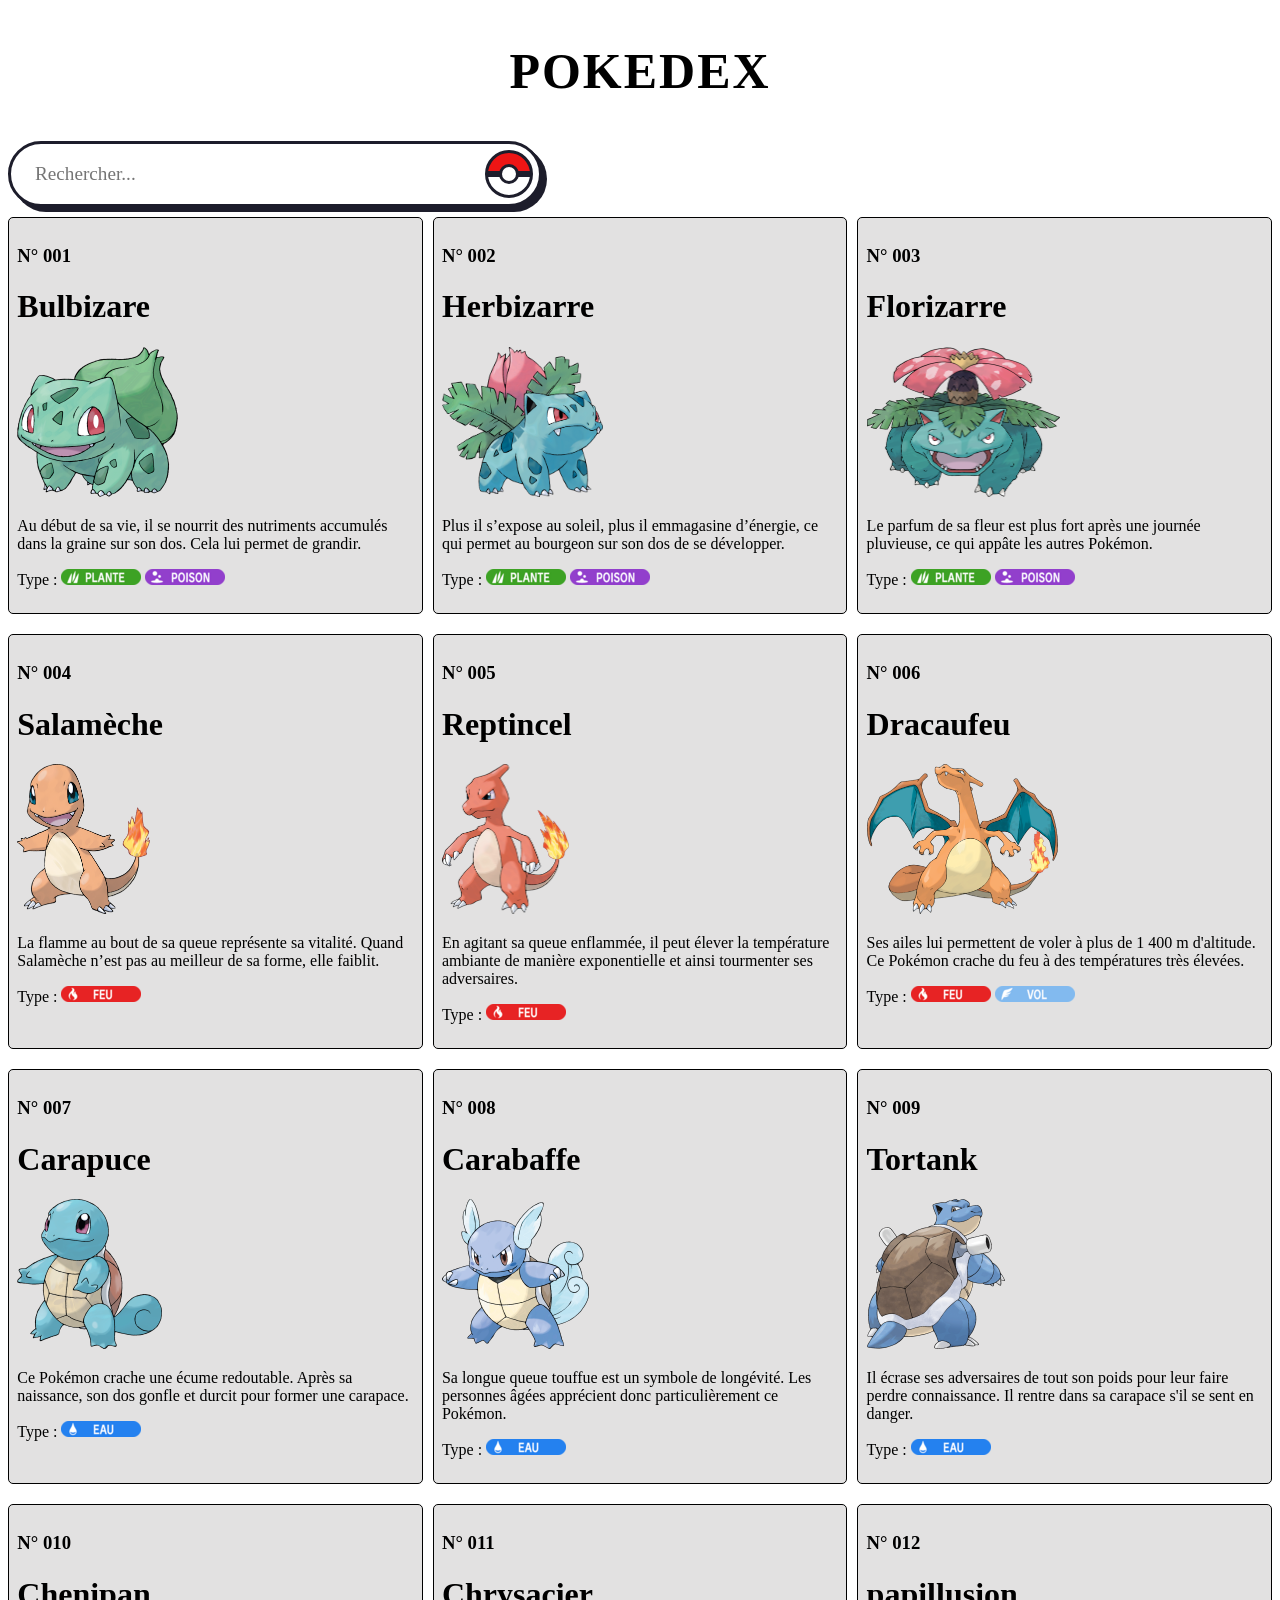
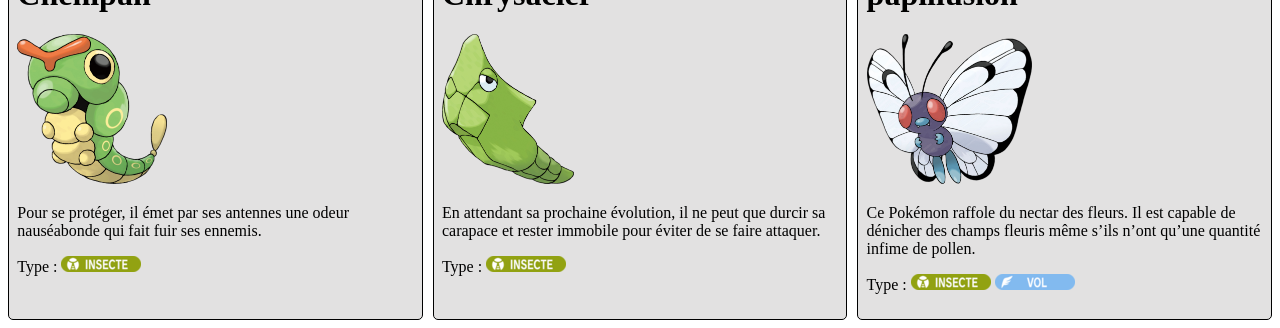
==== index.html @ 4bf9d83f "Add files via upload" ====
<!DOCTYPE html>
<html lang="fr">
<head>
    <meta charset="UTF-8">
    <meta name="viewport" content="width=device-width, initial-scale=1.0">
    <link href='https://fonts.cdnfonts.com/css/pocket-monster' rel='stylesheet'>   
    <link rel="stylesheet" href="index.css">
    <title>Pokedex</title>
</head>
<body>
    <div class="navbar">
        <nav>
            <h1 class="titre">POKEDEX</h1>
            
             <form action="#">
                <input type="search" name="q" placeholder="Rechercher..." aria-label="Rechercher">
                <button type="submit" aria-label="Rechercher"></button>
            </form>

        </nav>
    </div>

    <div class="afficher_cards">

        <div id="card1" class="cards">
            <h3  class="numero">N° 001</h3>
            <h1 class="titrecards">Bulbizare</h1>
            <div class="contenu">
                <img class="pokemon" src="/images/bulbizare.png">
                <div class="card-content">
                    <p>Au début de sa vie, il se nourrit des nutriments accumulés dans la graine sur son dos. Cela lui permet de grandir.</p> 
                </div>
            </div>
            <p>Type : <img src="/images/Type_Plante_EV.png" alt="Plante"> <img src="/images/Type_Poison_EV.png" alt="Poison"> </p>  
        </div>

        <div id="card2" class="cards">
            <h3 class="numero">N° 002</h3>
            <h1 class="titrecards">Herbizarre </h1>
            <div class="contenu">
                <img class ="pokemon" src="images/Herbizarre-RFVF.png">
                    <div class="card-content">
                        <p>Plus il s’expose au soleil, plus il emmagasine d’énergie, ce qui permet au bourgeon sur son dos de se développer.</p> 
                    </div>
            </div>
            <p>Type : <img src="/images/Type_Plante_EV.png" alt="Plante"> <img src="/images/Type_Poison_EV.png" alt="Poison"> </p>
        </div>

        <div id="card3" class="cards">
            <h3 class="numero">N° 003</h3>
            <h1 class="titrecards">Florizarre </h1>
            <div class="contenu">
                <img class ="pokemon" src="images/Florizarre-RFVF.png">
                <div class="card-content">
                    <p>Le parfum de sa fleur est plus fort après une journée pluvieuse, ce qui appâte les autres Pokémon.</p> 
                </div>
            </div>
            <p>Type : <img src="/images/Type_Plante_EV.png" alt="Plante"> <img src="/images/Type_Poison_EV.png" alt="Poison"> </p>
        </div>

        <div id="card4" class="cards">
            <h3 class="numero">N° 004</h3>
            <h1 class="titrecards">Salamèche</h1>
            <div class="contenu">
                <img class="pokemon" src="/images/salamèche-RFVF.png">
                <div class="card-content">
                    <p>La flamme au bout de sa queue représente sa vitalité. Quand Salamèche n’est pas au meilleur de sa forme, elle faiblit.</p>
                </div>
            </div>
                <p>Type : <img src="/images/Type_Feu_EV.png" alt="Feu"> </p>
        </div>

        <div id="card5" class="cards">
            <h3 class="numero">N° 005</h3>
            <h1 class="titrecards">Reptincel </h1>
                <div class="contenu">
                <img class ="pokemon" src="images/Reptincel-RFVF.png">
                    <div class="card-content">
                    <p>En agitant sa queue enflammée, il peut élever la température ambiante de manière exponentielle et ainsi tourmenter ses adversaires.</p>
                    </div>
                </div>
                    <p>Type : <img src="/images/Type_Feu_EV.png" alt="Feu"> </p>  
        </div>

        <div id="card6" class="cards">
            <h3 class="numero">N° 006</h3>
            <h1 class="titrecards">Dracaufeu </h1>
            <div class="contenu">
                <img class ="pokemon" src="images/Dracaufeu-RFVF.png">
                <div class="texte">
                    <p>Ses ailes lui permettent de voler à plus de 1 400 m d'altitude. Ce Pokémon crache du feu à des températures très élevées.</p>
                </div>
            </div>
                <p>Type : <img src="/images/Type_Feu_EV.png" alt="Feu"> <img src="/images/Type_Vol_EV.png" alt="Vol"> </p>
        </div>

        <div id="card7" class="cards">
            <h3 class="numero">N° 007</h3>
            <h1 class="titrecards">Carapuce</h1>
            <div class="contenu">
                <img class ="pokemon" src="images/Carapuce-RFVF.png">
                <div class="texte">
                    <p>Ce Pokémon crache une écume redoutable. Après sa naissance, son dos gonfle et durcit pour former une carapace.</p>
                </div>
            </div>
                <p>Type : <img src="/images/Type_Eau_EV.png" alt="Eau"> </p>
        </div>

        <div id="card8" class="cards">
            <h3 class="numero">N° 008</h3>
            <h1 class="titrecards">Carabaffe</h1>
            <div class="contenu">
                <img class ="pokemon" src="images/Carabaffe-RFVF.png">
                <div class="texte">
                    <p>Sa longue queue touffue est un symbole de longévité. Les personnes âgées apprécient donc particulièrement ce Pokémon.</p>
                </div>
            </div>
                <p>Type : <img src="/images/Type_Eau_EV.png" alt="Eau"> </p>
        </div>

        <div id="card9" class="cards">
            <h3 class="numero">N° 009</h3>
            <h1 class="titrecards">Tortank </h1>
            <div class="contenu">
                <img class ="pokemon" src="images/Tortank-RFVF.png">
                <div class="texte">
                    <p>Il écrase ses adversaires de tout son poids pour leur faire perdre connaissance. Il rentre dans sa carapace s'il se sent en danger.</p>
                </div>
            </div>
                <p>Type : <img src="/images/Type_Eau_EV.png" alt="Eau"> </p>
        </div>
        
        <div id="card10" class="cards">
            <h3 class="numero">N° 010</h3>
            <h1 class="titrecards">Chenipan </h1>
            <div class="contenu">
                <img class ="pokemon" src="images/Chenipan-RFVF.png">
                <div class="texte">
                    <p>Pour se protéger, il émet par ses antennes une odeur nauséabonde qui fait fuir ses ennemis.</p>
                </div>
            </div>
                <p>Type : <img src="/images/Type_Insecte_EV.png" alt="Insecte"> </p>
        </div>

        <div id="card11" class="cards">
            <h3 class="numero">N° 011</h3>
            <h1 class="titrecards">Chrysacier </h1>
            <div class="contenu">
                <img class ="pokemon" src="images/Chrysacier-RFVF.png">
                <div class="texte">
                    <p>En attendant sa prochaine évolution, il ne peut que durcir sa carapace et rester immobile pour éviter de se faire attaquer.</p>
                </div>
            </div>
                <p>Type : <img src="/images/Type_Insecte_EV.png" alt="Insecte"> </p>
        </div>

        <div id="card12" class="cards">
            <h3 class="numero">N° 012</h3>
            <h1 class="titrecards">papillusion </h1>
            <div class="contenu">
                <img class ="pokemon" src="images/Papilusion-RFVF.png">
                <div class="texte">
                    <p>Ce Pokémon raffole du nectar des fleurs. Il est capable de dénicher des champs fleuris même s’ils n’ont qu’une quantité infime de pollen.</p>
                </div>
            </div>
                <p>Type : <img src="/images/Type_Insecte_EV.png" alt="Insecte"> <img src="/images/Type_Vol_EV.png" alt="Vol"> </p>
        </div>
            
    </div>
</div>

    
</body>
</html>
---- index.css ----
@font-face {
  font-family: "Pocket Monsters";
  src: url("fonts/Pocket_Monsters_2.ttf") format("truetype");
}
 
form { 
    display: flex;
    align-items: center; 
    width: 90%; 
    max-width: 500px; 
    padding: 6px 6px 6px 22px; 
    background: #fff; 
    border: 3px solid #1d1d2b; 
    border-radius: 999px; 
    box-shadow: 5px 5px 0 #1d1d2b; 
}

form:focus-within { 
    box-shadow: 5px 5px 0 #ffcb05; 
}
 
input { 
    flex: 1; 
    min-width: 0; 
    border: 0; 
    outline: 0; 
    font: inherit; 
    font-size: 1.2rem; 
}
 
/* Pokéball */
button { 
    position: relative; 
    width: 48px; 
    height: 48px; 
    border: 3px solid #1d1d2b; 
    border-radius: 50%; 
    cursor: pointer; 
    background: linear-gradient(#ee1515 0 44%, #1d1d2b 44% 56%, #fff 56%); 
    transition: transform .4s; 
}
button::after { 
    content: ""; 
    position: absolute; 
    top: 50%; 
    left: 50%; 
    width: 14px; 
    height: 14px; 
    transform: translate(-50%, -50%); 
    background: #fff; 
    border: 3px solid #1d1d2b; 
    border-radius: 50%; 
}
button:hover { 
    transform: rotate(360deg); 
}



.titre{
    text-align: center;
    
    font-size: 50px;
    letter-spacing: 2px;
}

.pokemon{
    height: 150px;
    width: auto;
    
}

.cards {
    display: inline-block;
    gap: 10px;
    margin-top: 10px;
    border-radius: 5px;
    border: 1px solid black;
    background: rgba(182, 181, 181, 0.4);
    padding: 2%;
}

.card {
    width: 32%;
    box-sizing: border-box;
    align-items: center;
}



.afficher_cards{
    display: grid;
    grid-template-columns: repeat(3, 1fr);
    gap: 10px;    
}



#card1:hover { 
    background-color: #5b7264; 
    transition: 0.3s;
    box-shadow: 5px 2.5px 2.5px rgb(82, 81, 81);
    
}
#card2:hover { 
    background-color: #4c5c5c;
    box-shadow: 5px 2.5px 2.5px rgb(82, 81, 81);
    transition: 0.3s;
}

#card3:hover { 
    background-color: #494d4b; 
    box-shadow: 5px 2.5px 2.5px rgb(82, 81, 81);
    transition: 0.3s;
}
#card4:hover { 
    background-color: #5b4c40; 
    box-shadow: 5px 2.5px 2.5px rgb(82, 81, 81);
    transition: 0.3s;
}
#card5:hover { 
    background-color: #503931; 
    box-shadow: 5px 2.5px 2.5px rgb(82, 81, 81);
    transition: 0.3s;
}
#card6:hover { 
    background-color: #4c4539; 
    box-shadow: 5px 2.5px 2.5px rgb(82, 81, 81);
    transition: 0.3s;
}
#card7:hover { 
    background-color: #495659; 
    box-shadow: 5px 2.5px 2.5px rgb(82, 81, 81);
    transition: 0.3s;
}
#card8:hover { 
    background-color: #61686f; 
    box-shadow: 5px 2.5px 2.5px rgb(82, 81, 81);
    transition: 0.3s;
}
#card9:hover {
    background-color: #58595d; 
    box-shadow: 5px 2.5px 2.5px rgb(82, 81, 81);
    transition: 0.3s;
}
#card10:hover { 
    background-color: #54583a; 
    box-shadow: 5px 2.5px 2.5px rgb(82, 81, 81);
    transition: 0.3s;
}
#card11:hover { 
    background-color: #424d2c; 
    box-shadow: 5px 2.5px 2.5px rgb(82, 81, 81);
    transition: 0.3s;
}
#card12:hover { 
    background-color: #696a6f; 
    box-shadow: 5px 2.5px 2.5px rgb(82, 81, 81);
    transition: 0.3s;

.card img {
    max-width: 100%;      
    height: auto;
}

.contenu {
    display: flex;
    align-items: center;
    gap: 50px;
}
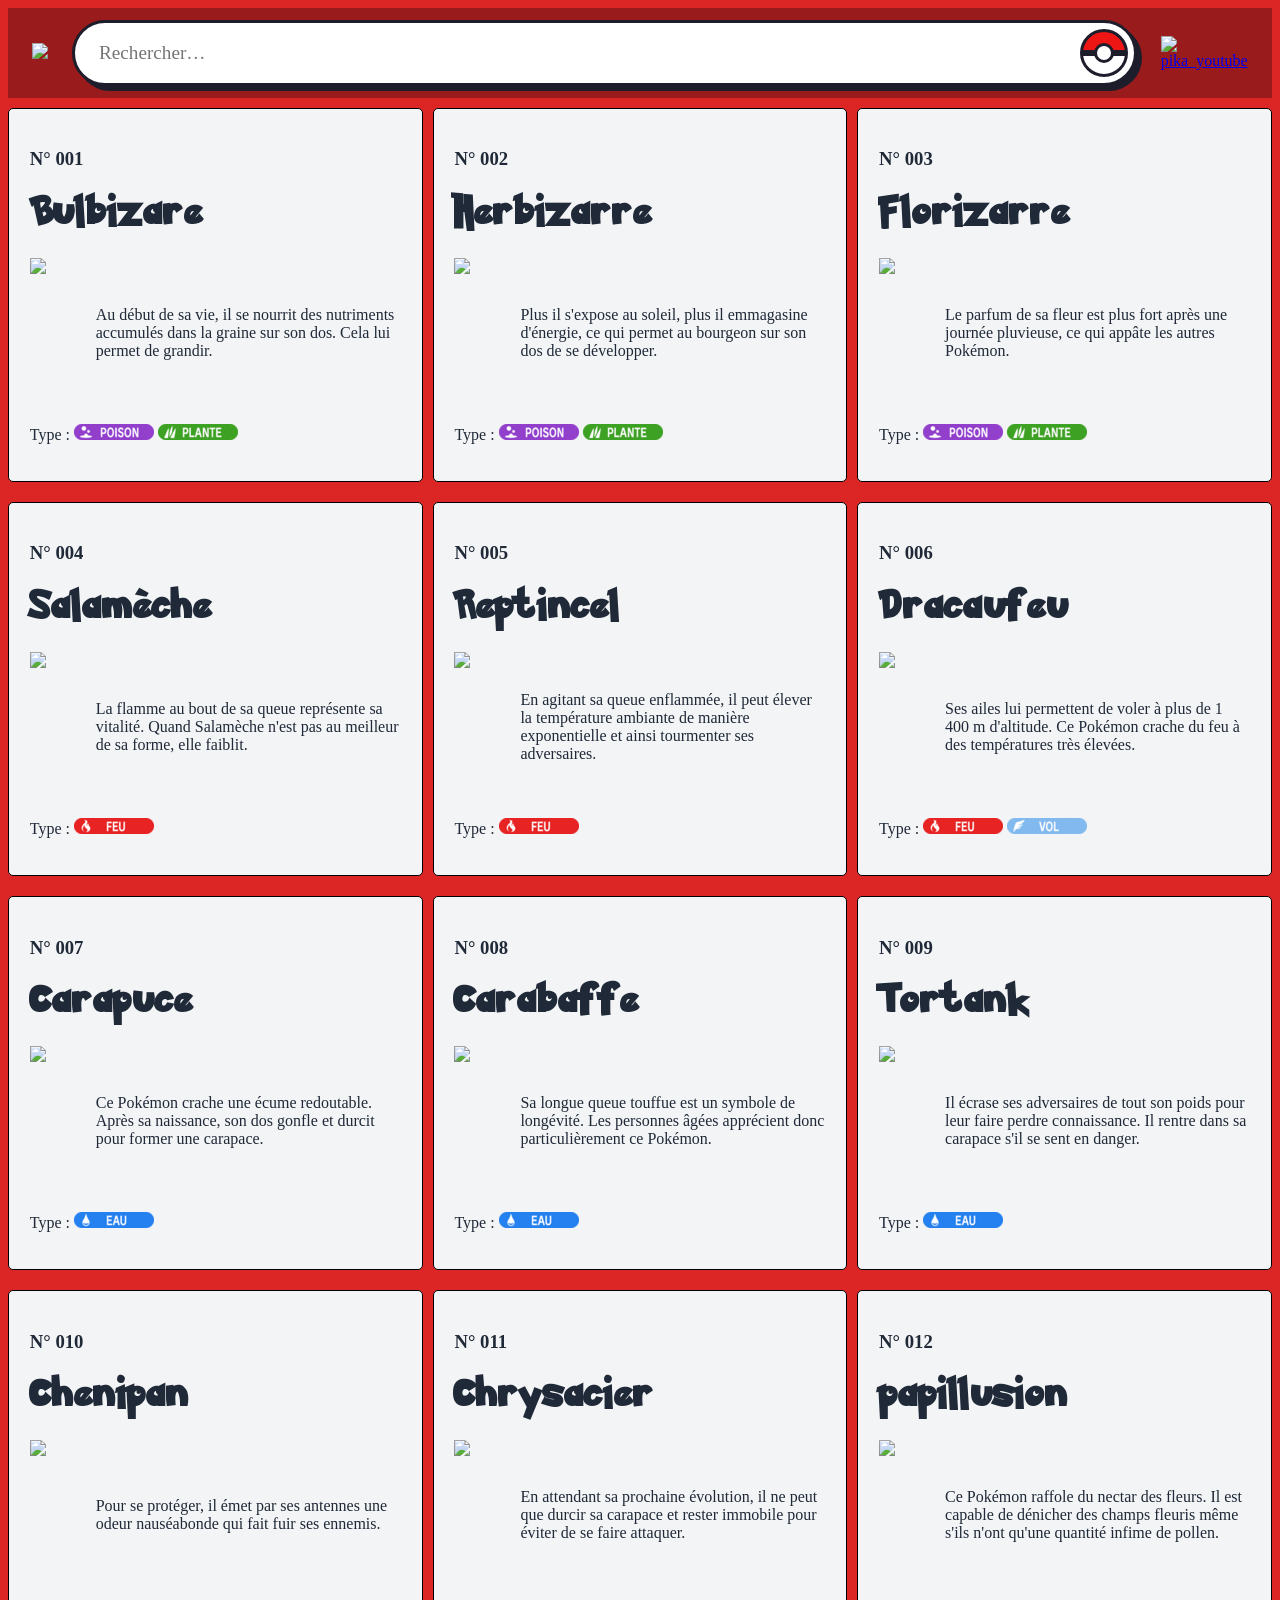
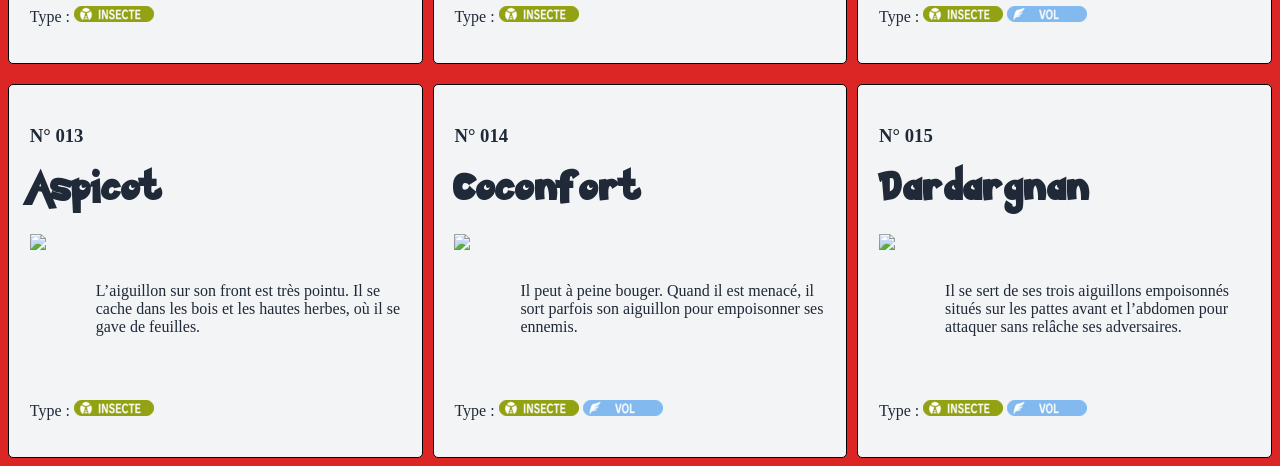
==== commit 378cf3e3: "Add files via upload" ====
--- a/index.html
+++ b/index.html
@@ -8,17 +8,23 @@
     <title>Pokedex</title>
 </head>
 <body>
+    <header>
     <div class="navbar">
         <nav>
-            <h1 class="titre">POKEDEX</h1>
             
-             <form action="#">
-                <input type="search" name="q" placeholder="Rechercher..." aria-label="Rechercher">
-                <button type="submit" aria-label="Rechercher"></button>
+            <a href="https://www.pokemon.com/fr"> <img class="logo_pokemon" src="/images/Logo_pokemon.png"> </a>
+            <form action="#" role="search">
+                <input type="search" name="q" placeholder="Rechercher…" aria-label="Rechercher">
+                <button type="submit" aria-label="Lancer la recherche"></button>
             </form>
+            <a href="https://www.youtube.com/@pokemon"> <img class="logo_youtube" src="/images/logo_youtube_transparent.png" alt="pika_youtube"> </a>
+
+            
+
 
         </nav>
     </div>
+    </header>
 
     <div class="afficher_cards">
 
@@ -31,7 +37,7 @@
                     <p>Au début de sa vie, il se nourrit des nutriments accumulés dans la graine sur son dos. Cela lui permet de grandir.</p> 
                 </div>
             </div>
-            <p>Type : <img src="/images/Type_Plante_EV.png" alt="Plante"> <img src="/images/Type_Poison_EV.png" alt="Poison"> </p>  
+            <p>Type : <img src="/imagestypes/Type_Poison_EV.png" alt="Poison"> <img src="/imagestypes/Type_Plante_EV.png" alt="Plante"> </p>  
         </div>
 
         <div id="card2" class="cards">
@@ -40,10 +46,10 @@
             <div class="contenu">
                 <img class ="pokemon" src="images/Herbizarre-RFVF.png">
                     <div class="card-content">
-                        <p>Plus il s’expose au soleil, plus il emmagasine d’énergie, ce qui permet au bourgeon sur son dos de se développer.</p> 
+                        <p>Plus il s'expose au soleil, plus il emmagasine d'énergie, ce qui permet au bourgeon sur son dos de se développer.</p> 
                     </div>
             </div>
-            <p>Type : <img src="/images/Type_Plante_EV.png" alt="Plante"> <img src="/images/Type_Poison_EV.png" alt="Poison"> </p>
+            <p>Type : <img src="/imagestypes/Type_Poison_EV.png" alt="Poison"> <img src="imagestypes/Type_Plante_EV.png" alt="Poison"> </p>
         </div>
 
         <div id="card3" class="cards">
@@ -55,7 +61,7 @@
                     <p>Le parfum de sa fleur est plus fort après une journée pluvieuse, ce qui appâte les autres Pokémon.</p> 
                 </div>
             </div>
-            <p>Type : <img src="/images/Type_Plante_EV.png" alt="Plante"> <img src="/images/Type_Poison_EV.png" alt="Poison"> </p>
+            <p>Type : <img src="/imagestypes/Type_Poison_EV.png" alt="Poison"> <img src="imagestypes/Type_Plante_EV.png" alt="Plante"> </p>
         </div>
 
         <div id="card4" class="cards">
@@ -64,10 +70,10 @@
             <div class="contenu">
                 <img class="pokemon" src="/images/salamèche-RFVF.png">
                 <div class="card-content">
-                    <p>La flamme au bout de sa queue représente sa vitalité. Quand Salamèche n’est pas au meilleur de sa forme, elle faiblit.</p>
-                </div>
-            </div>
-                <p>Type : <img src="/images/Type_Feu_EV.png" alt="Feu"> </p>
+                    <p>La flamme au bout de sa queue représente sa vitalité. Quand Salamèche n'est pas au meilleur de sa forme, elle faiblit.</p>
+                </div>
+            </div>
+                <p>Type : <img src="/imagestypes/Type_Feu_EV.png" alt="Feu"> </p>
         </div>
 
         <div id="card5" class="cards">
@@ -79,7 +85,7 @@
                     <p>En agitant sa queue enflammée, il peut élever la température ambiante de manière exponentielle et ainsi tourmenter ses adversaires.</p>
                     </div>
                 </div>
-                    <p>Type : <img src="/images/Type_Feu_EV.png" alt="Feu"> </p>  
+                    <p>Type : <img src="/imagestypes/Type_Feu_EV.png" alt="Feu"> </p>  
         </div>
 
         <div id="card6" class="cards">
@@ -91,7 +97,7 @@
                     <p>Ses ailes lui permettent de voler à plus de 1 400 m d'altitude. Ce Pokémon crache du feu à des températures très élevées.</p>
                 </div>
             </div>
-                <p>Type : <img src="/images/Type_Feu_EV.png" alt="Feu"> <img src="/images/Type_Vol_EV.png" alt="Vol"> </p>
+                <p>Type : <img src="/imagestypes/Type_Feu_EV.png" alt="Feu"> <img src="/imagestypes/Type_Vol_EV.png" alt="Vol"> </p>
         </div>
 
         <div id="card7" class="cards">
@@ -103,7 +109,7 @@
                     <p>Ce Pokémon crache une écume redoutable. Après sa naissance, son dos gonfle et durcit pour former une carapace.</p>
                 </div>
             </div>
-                <p>Type : <img src="/images/Type_Eau_EV.png" alt="Eau"> </p>
+                <p>Type : <img src="/imagestypes/Type_Eau_EV.png" alt="Eau"> </p>
         </div>
 
         <div id="card8" class="cards">
@@ -115,7 +121,7 @@
                     <p>Sa longue queue touffue est un symbole de longévité. Les personnes âgées apprécient donc particulièrement ce Pokémon.</p>
                 </div>
             </div>
-                <p>Type : <img src="/images/Type_Eau_EV.png" alt="Eau"> </p>
+                <p>Type : <img src="/imagestypes/Type_Eau_EV.png" alt="Eau"> </p>
         </div>
 
         <div id="card9" class="cards">
@@ -127,7 +133,7 @@
                     <p>Il écrase ses adversaires de tout son poids pour leur faire perdre connaissance. Il rentre dans sa carapace s'il se sent en danger.</p>
                 </div>
             </div>
-                <p>Type : <img src="/images/Type_Eau_EV.png" alt="Eau"> </p>
+                <p>Type : <img src="/imagestypes/Type_Eau_EV.png" alt="Eau"> </p>
         </div>
         
         <div id="card10" class="cards">
@@ -139,7 +145,7 @@
                     <p>Pour se protéger, il émet par ses antennes une odeur nauséabonde qui fait fuir ses ennemis.</p>
                 </div>
             </div>
-                <p>Type : <img src="/images/Type_Insecte_EV.png" alt="Insecte"> </p>
+                <p>Type : <img src="/imagestypes/Type_Insecte_EV.png" alt="Insecte"> </p>
         </div>
 
         <div id="card11" class="cards">
@@ -151,7 +157,7 @@
                     <p>En attendant sa prochaine évolution, il ne peut que durcir sa carapace et rester immobile pour éviter de se faire attaquer.</p>
                 </div>
             </div>
-                <p>Type : <img src="/images/Type_Insecte_EV.png" alt="Insecte"> </p>
+                <p>Type : <img src="/imagestypes/Type_Insecte_EV.png" alt="Insecte"> </p>
         </div>
 
         <div id="card12" class="cards">
@@ -160,10 +166,46 @@
             <div class="contenu">
                 <img class ="pokemon" src="images/Papilusion-RFVF.png">
                 <div class="texte">
-                    <p>Ce Pokémon raffole du nectar des fleurs. Il est capable de dénicher des champs fleuris même s’ils n’ont qu’une quantité infime de pollen.</p>
-                </div>
-            </div>
-                <p>Type : <img src="/images/Type_Insecte_EV.png" alt="Insecte"> <img src="/images/Type_Vol_EV.png" alt="Vol"> </p>
+                    <p>Ce Pokémon raffole du nectar des fleurs. Il est capable de dénicher des champs fleuris même s'ils n'ont qu'une quantité infime de pollen.</p>
+                </div>
+            </div>
+                <p>Type : <img src="/imagestypes/Type_Insecte_EV.png" alt="Insecte"> <img src="/imagestypes/Type_Vol_EV.png" alt="Vol"> </p>
+        </div>
+
+        <div id="card13" class="cards">
+            <h3 class="numero">N° 013</h3>
+            <h1 class="titrecards">Aspicot </h1>
+            <div class="contenu">
+                <img class ="pokemon" src="images/Aspicot-RFVF.png">
+                <div class="texte">
+                    <p>L’aiguillon sur son front est très pointu. Il se cache dans les bois et les hautes herbes, où il se gave de feuilles.</p>
+                </div>
+            </div>
+                <p>Type : <img src="/imagestypes/Type_Insecte_EV.png" alt="Insecte"></p>
+        </div>
+
+        <div id="card14" class="cards">
+            <h3 class="numero">N° 014</h3>
+            <h1 class="titrecards">Coconfort </h1>
+            <div class="contenu">
+                <img class ="pokemon" src="images/Coconfort-RFVF.png">
+                <div class="texte">
+                    <p>Il peut à peine bouger. Quand il est menacé, il sort parfois son aiguillon pour empoisonner ses ennemis.</p>
+                </div>
+            </div>
+                <p>Type : <img src="/imagestypes/Type_Insecte_EV.png" alt="Insecte"> <img src="/imagestypes/Type_Vol_EV.png" alt="Vol"> </p>
+        </div>
+
+        <div id="card15" class="cards">
+            <h3 class="numero">N° 015</h3>
+            <h1 class="titrecards">Dardargnan </h1>
+            <div class="contenu">
+                <img class ="pokemon" src="images/Dardargnan-RFVF.png">
+                <div class="texte">
+                    <p>Il se sert de ses trois aiguillons empoisonnés situés sur les pattes avant et l’abdomen pour attaquer sans relâche ses adversaires.</p>
+                </div>
+            </div>
+                <p>Type : <img src="/imagestypes/Type_Insecte_EV.png" alt="Insecte"> <img src="/imagestypes/Type_Vol_EV.png" alt="Vol"> </p>
         </div>
             
     </div>
--- a/index.css
+++ b/index.css
@@ -1,19 +1,38 @@
-
 @font-face {
-  font-family: "Pocket Monsters";
-  src: url("fonts/Pocket_Monsters_2.ttf") format("truetype");
+  font-family: 'Poketmonster';
+  src: url('police_ecriture/pokemon/Pokemon\ Solid.ttf') format('truetype');
+  font-weight: normal;
+  font-style: normal;
 }
  
+:root {
+  --pokedex-red: #DC2626;
+  --pokedex-red-dark: #991B1B;
+  --pokedex-blue: #38BDF8;
+  --pokedex-bg: #111827;
+  --pokedex-card: #F3F4F6;
+  --pokedex-yellow: #FACC15;
+  --pokedex-text: #FFFFFF;
+  --pokedex-text-dark: #1F2937;
+}
+
 form { 
     display: flex;
     align-items: center; 
-    width: 90%; 
-    max-width: 500px; 
+    width: 100%; 
     padding: 6px 6px 6px 22px; 
     background: #fff; 
     border: 3px solid #1d1d2b; 
     border-radius: 999px; 
     box-shadow: 5px 5px 0 #1d1d2b; 
+}
+
+body{
+    background-color: var(--pokedex-red);
+    color: var(--pokedex-text);
+}
+header{
+    background-color: var(--pokedex-red-dark);
 }
 
 form:focus-within { 
@@ -27,6 +46,33 @@
     outline: 0; 
     font: inherit; 
     font-size: 1.2rem; 
+}
+
+.logo { 
+    font-size: 1.6rem; 
+    color: var(--rouge); 
+    text-decoration: none; 
+    width: 200px; 
+    height: auto;
+    object-fit: contain;
+}
+
+.liens { 
+    display: flex; 
+    gap: 20px; 
+    margin: 0; 
+    padding: 0; 
+    list-style: none; 
+}
+
+.liens a { 
+    color: var(--encre); 
+    text-decoration: none; 
+    font-size: 1.1rem; 
+}
+
+.liens a:hover {
+     color: var(--bleu); 
 }
  
 /* Pokéball */
@@ -56,11 +102,28 @@
     transform: rotate(360deg); 
 }
 
-
+nav{
+    display: flex;
+    align-items: center;
+    gap: 24px;
+    padding: 12px 24px;
+    border-bottom: 4px solid var(--encre);
+}
+
+
+.logo_pokemon{
+    width: 200px;
+    justify-self: start;
+}   
+
+.logo_youtube{
+    height: 50px;
+    justify-self: end;
+    
+}
 
 .titre{
     text-align: center;
-    
     font-size: 50px;
     letter-spacing: 2px;
 }
@@ -68,7 +131,7 @@
 .pokemon{
     height: 150px;
     width: auto;
-    
+    object-fit: contain;
 }
 
 .cards {
@@ -77,8 +140,15 @@
     margin-top: 10px;
     border-radius: 5px;
     border: 1px solid black;
-    background: rgba(182, 181, 181, 0.4);
-    padding: 2%;
+    /*background: rgba(182, 181, 181, 0.4);*/
+    background-color: var(--pokedex-card);
+    padding: 5%;
+    color: var(--pokedex-text-dark);
+}
+
+.cards:hover{
+    box-shadow: 5px 2.5px 2.5px rgb(82, 81, 81);
+    transition: 0.3s;
 }
 
 .card {
@@ -98,67 +168,64 @@
 
 
 #card1:hover { 
-    background-color: #5b7264; 
-    transition: 0.3s;
-    box-shadow: 5px 2.5px 2.5px rgb(82, 81, 81);
-    
-}
+    background-color: #0d9c31;    
+}
+
 #card2:hover { 
-    background-color: #4c5c5c;
-    box-shadow: 5px 2.5px 2.5px rgb(82, 81, 81);
-    transition: 0.3s;
+    background-color: #0a6c23;
 }
 
 #card3:hover { 
-    background-color: #494d4b; 
-    box-shadow: 5px 2.5px 2.5px rgb(82, 81, 81);
-    transition: 0.3s;
-}
+    background-color: #095522;
+}
+
 #card4:hover { 
-    background-color: #5b4c40; 
-    box-shadow: 5px 2.5px 2.5px rgb(82, 81, 81);
-    transition: 0.3s;
-}
+    background-color: #c64017; 
+}
+
 #card5:hover { 
-    background-color: #503931; 
-    box-shadow: 5px 2.5px 2.5px rgb(82, 81, 81);
-    transition: 0.3s;
-}
+    background-color: #bd3305; 
+}
+
 #card6:hover { 
-    background-color: #4c4539; 
-    box-shadow: 5px 2.5px 2.5px rgb(82, 81, 81);
-    transition: 0.3s;
-}
+    background-color: #b70000; 
+}
+
 #card7:hover { 
-    background-color: #495659; 
-    box-shadow: 5px 2.5px 2.5px rgb(82, 81, 81);
-    transition: 0.3s;
-}
+    background-color: #078fad; 
+}
+
 #card8:hover { 
-    background-color: #61686f; 
-    box-shadow: 5px 2.5px 2.5px rgb(82, 81, 81);
-    transition: 0.3s;
-}
+    background-color: #085eb4; 
+}
+
 #card9:hover {
-    background-color: #58595d; 
-    box-shadow: 5px 2.5px 2.5px rgb(82, 81, 81);
-    transition: 0.3s;
-}
+    background-color: #0d2ba4; 
+}
+
 #card10:hover { 
-    background-color: #54583a; 
-    box-shadow: 5px 2.5px 2.5px rgb(82, 81, 81);
-    transition: 0.3s;
-}
+    background-color: #1d7823; 
+}
+
 #card11:hover { 
-    background-color: #424d2c; 
-    box-shadow: 5px 2.5px 2.5px rgb(82, 81, 81);
-    transition: 0.3s;
-}
+    background-color: #15aa04; 
+}
+
 #card12:hover { 
-    background-color: #696a6f; 
-    box-shadow: 5px 2.5px 2.5px rgb(82, 81, 81);
-    transition: 0.3s;
-
+    background-color: #6d29cb;
+}
+
+#card13:hover { 
+    background-color: #45545e;
+}
+
+#card14:hover { 
+    background-color: #a5bd18;
+}
+
+#card15:hover { 
+    background-color: #cac711;
+}
 .card img {
     max-width: 100%;      
     height: auto;
@@ -168,4 +235,9 @@
     display: flex;
     align-items: center;
     gap: 50px;
+}
+
+h1{
+    font-family: Poketmonster;
+    letter-spacing: 3px;
 }
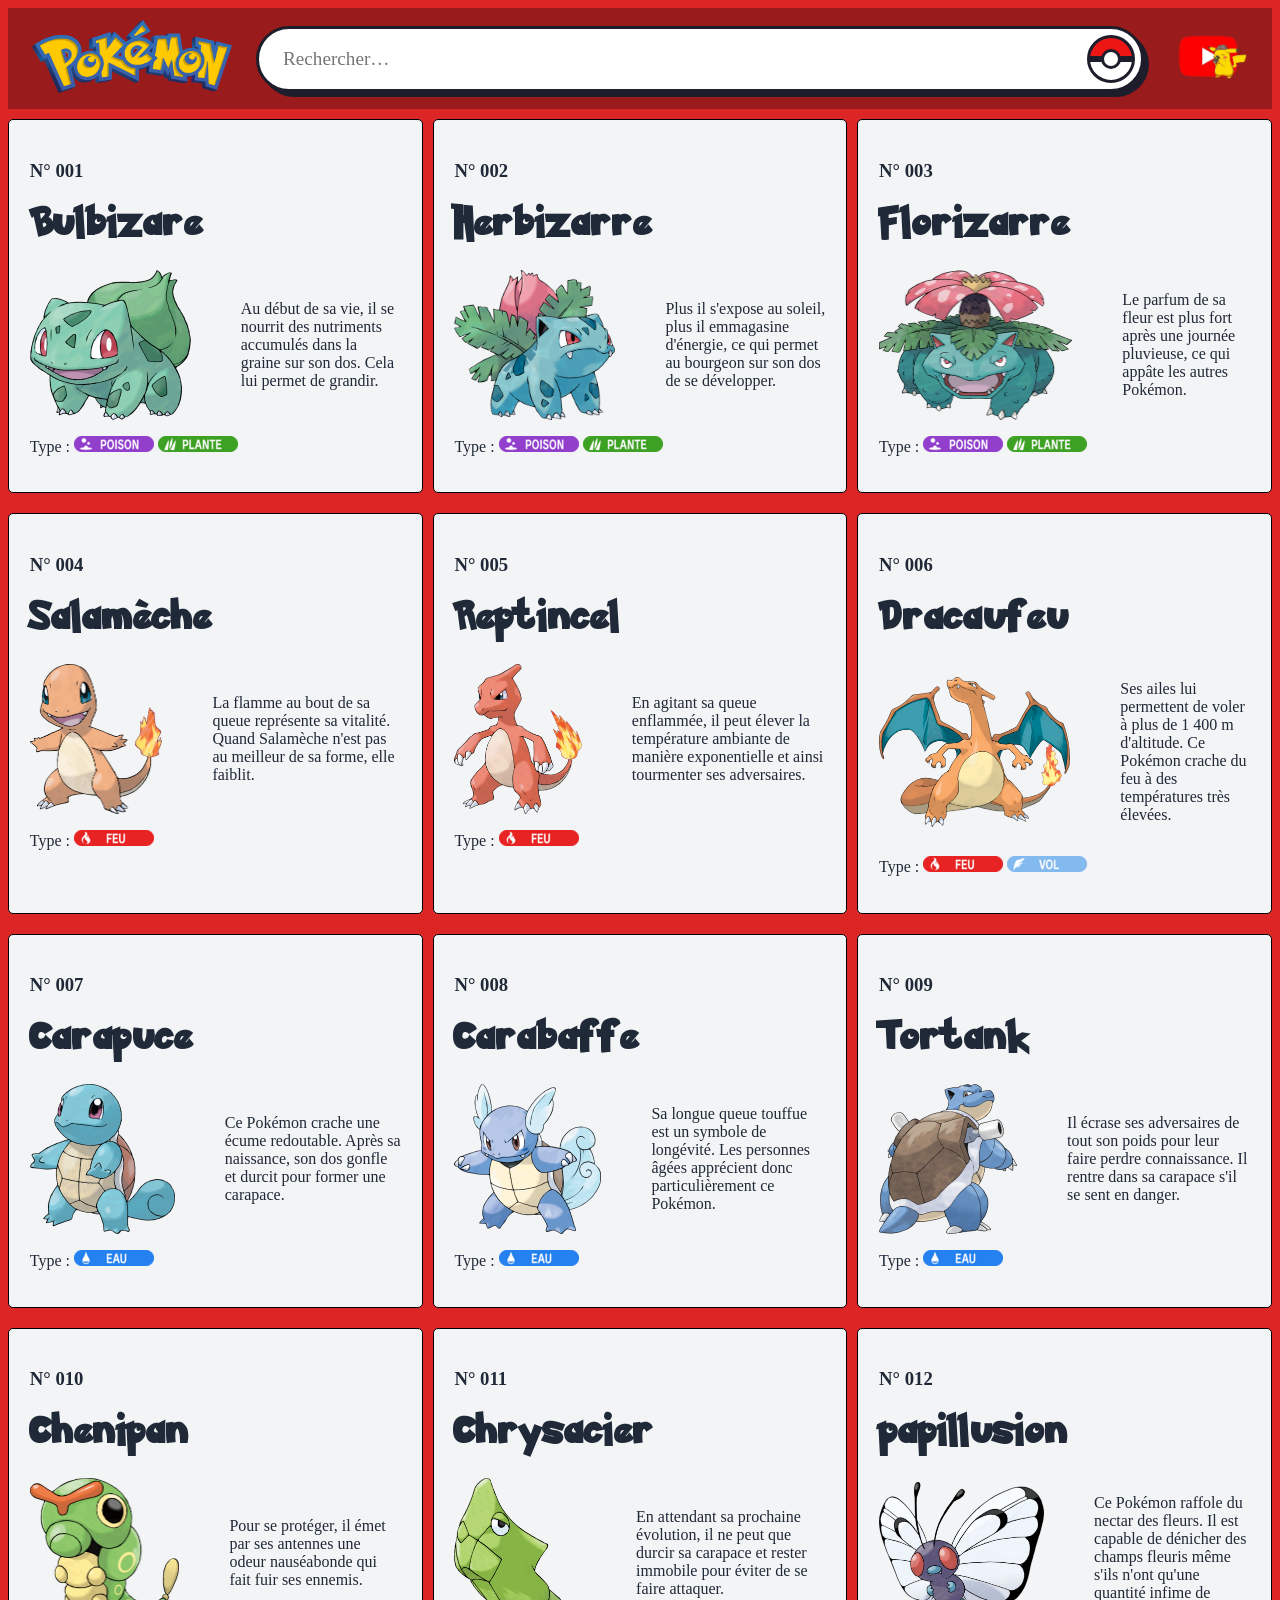
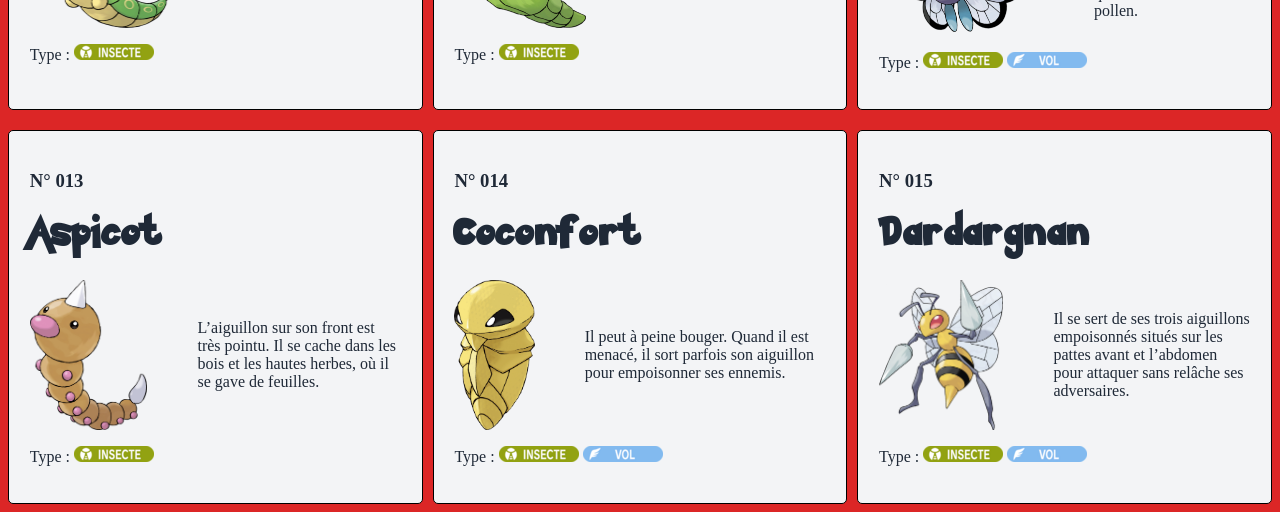
==== commit 5f361586: "Modification detail_bulbizare.html, reorganisation du fichier" ====
--- a/index.html
+++ b/index.html
@@ -29,6 +29,7 @@
     <div class="afficher_cards">
 
         <div id="card1" class="cards">
+            <a href="detail_bulbizare.html">
             <h3  class="numero">N° 001</h3>
             <h1 class="titrecards">Bulbizare</h1>
             <div class="contenu">
@@ -38,6 +39,7 @@
                 </div>
             </div>
             <p>Type : <img src="/imagestypes/Type_Poison_EV.png" alt="Poison"> <img src="/imagestypes/Type_Plante_EV.png" alt="Plante"> </p>  
+            </a>
         </div>
 
         <div id="card2" class="cards">
--- a/index.css
+++ b/index.css
@@ -240,4 +240,9 @@
 h1{
     font-family: Poketmonster;
     letter-spacing: 3px;
+}
+
+a {
+    text-decoration: none;
+    color: var(--pokedex-text-dark);
 }
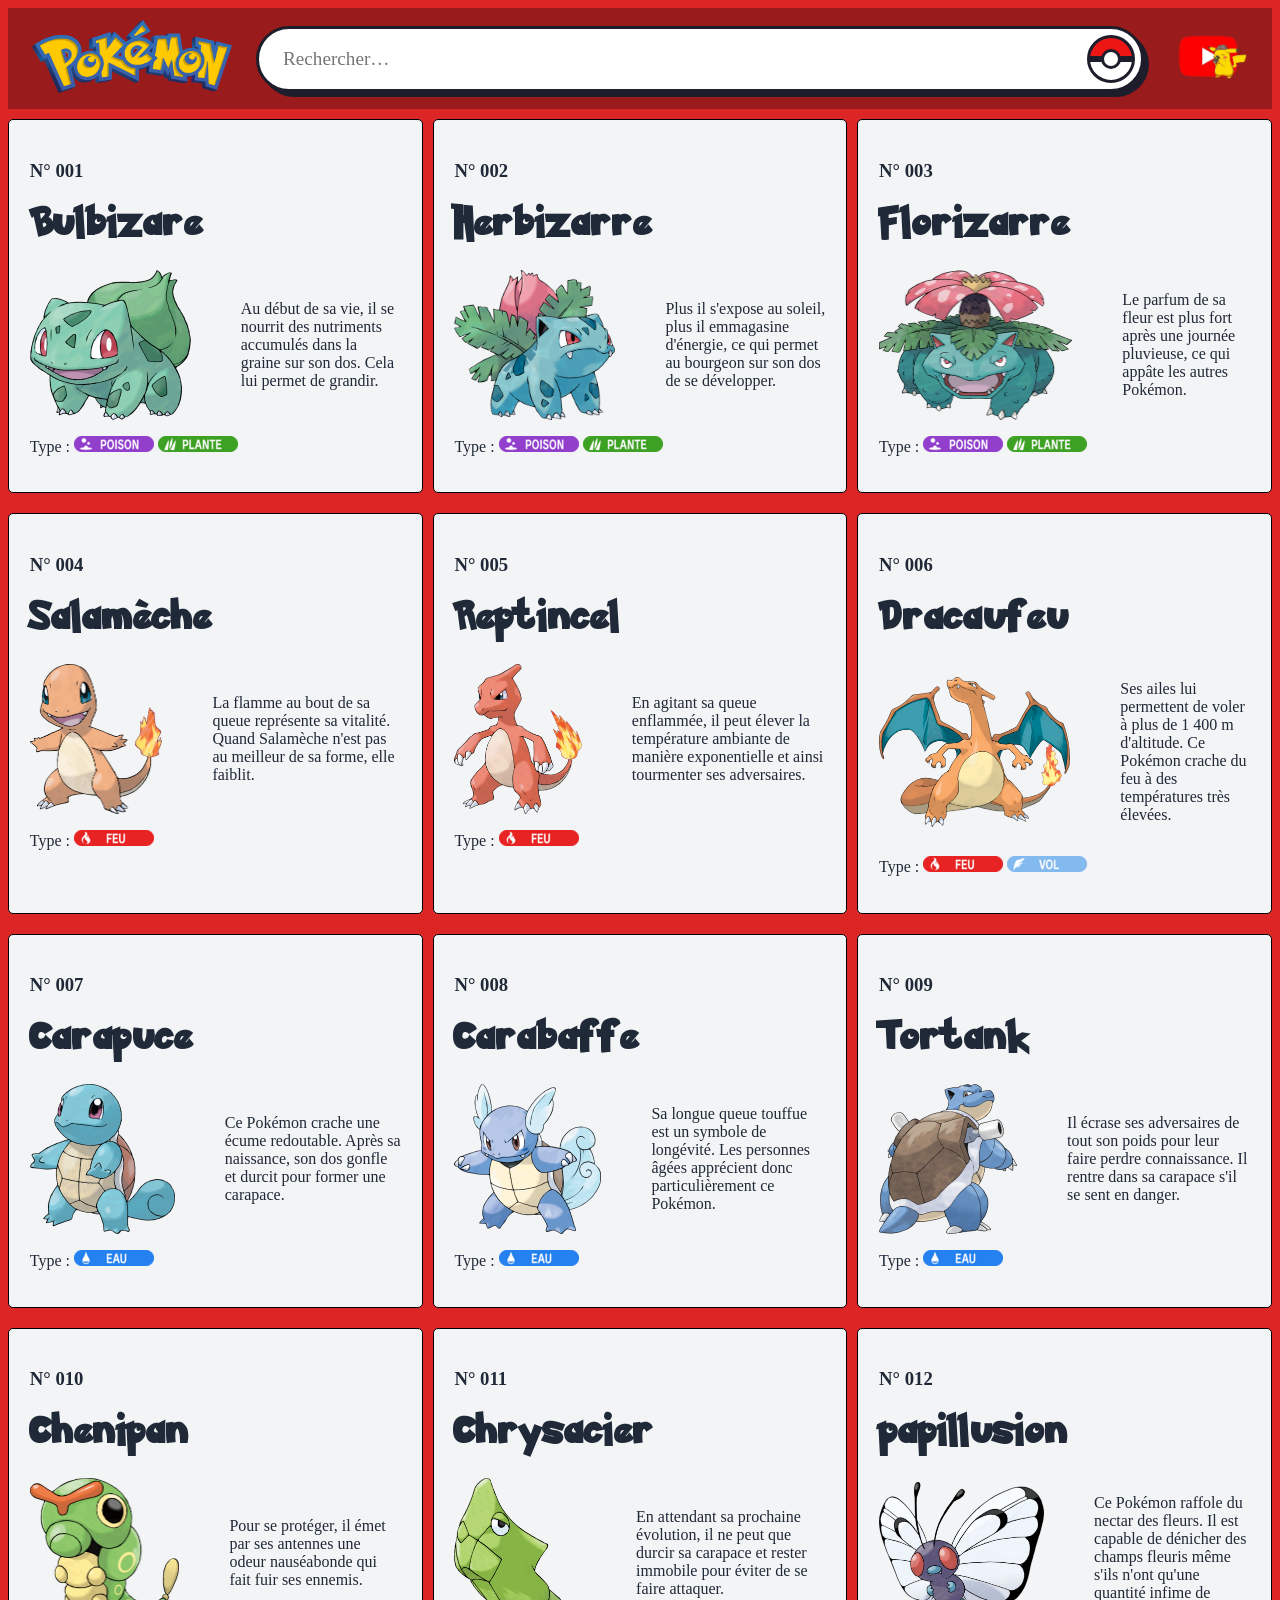
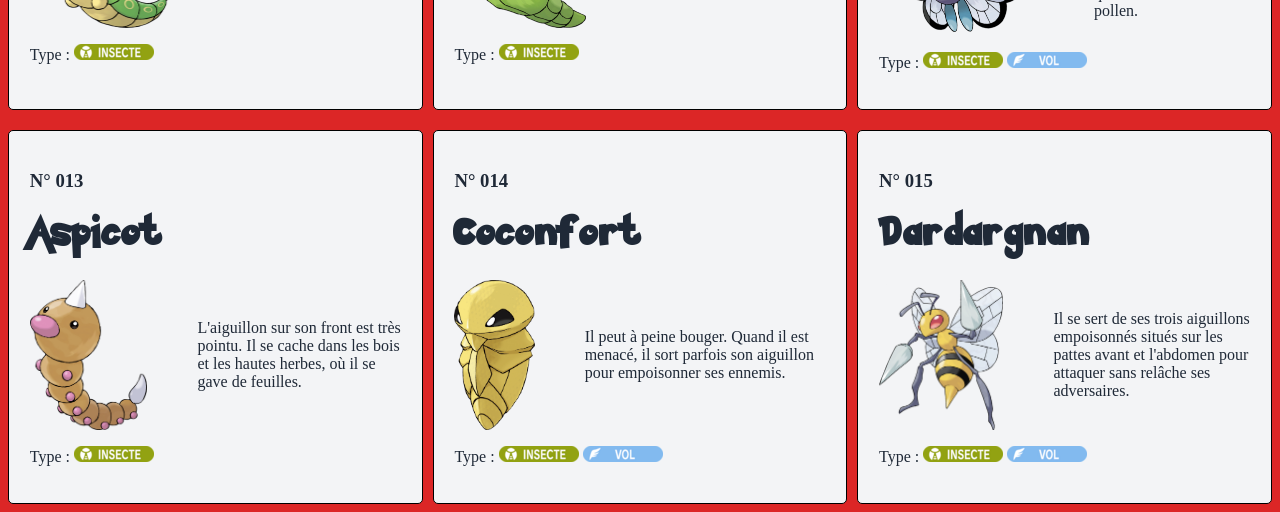
==== commit 8692f4fb: "Début JS fonctions et import :cours 09/11 8h--12h" ====
--- a/index.html
+++ b/index.html
@@ -5,6 +5,7 @@
     <meta name="viewport" content="width=device-width, initial-scale=1.0">
     <link href='https://fonts.cdnfonts.com/css/pocket-monster' rel='stylesheet'>   
     <link rel="stylesheet" href="index.css">
+    <script type="module" src="script.js" defer></script>
     <title>Pokedex</title>
 </head>
 <body>
@@ -13,8 +14,8 @@
         <nav>
             
             <a href="https://www.pokemon.com/fr"> <img class="logo_pokemon" src="/images/Logo_pokemon.png"> </a>
-            <form action="#" role="search">
-                <input type="search" name="q" placeholder="Rechercher…" aria-label="Rechercher">
+            <form onsubmit="return chercherPokemonParNom()" role="search">
+                <input type="text" name="q" placeholder="Rechercher…" aria-label="Rechercher">
                 <button type="submit" aria-label="Lancer la recherche"></button>
             </form>
             <a href="https://www.youtube.com/@pokemon"> <img class="logo_youtube" src="/images/logo_youtube_transparent.png" alt="pika_youtube"> </a>
@@ -180,7 +181,7 @@
             <div class="contenu">
                 <img class ="pokemon" src="images/Aspicot-RFVF.png">
                 <div class="texte">
-                    <p>L’aiguillon sur son front est très pointu. Il se cache dans les bois et les hautes herbes, où il se gave de feuilles.</p>
+                    <p>L'aiguillon sur son front est très pointu. Il se cache dans les bois et les hautes herbes, où il se gave de feuilles.</p>
                 </div>
             </div>
                 <p>Type : <img src="/imagestypes/Type_Insecte_EV.png" alt="Insecte"></p>
@@ -204,7 +205,7 @@
             <div class="contenu">
                 <img class ="pokemon" src="images/Dardargnan-RFVF.png">
                 <div class="texte">
-                    <p>Il se sert de ses trois aiguillons empoisonnés situés sur les pattes avant et l’abdomen pour attaquer sans relâche ses adversaires.</p>
+                    <p>Il se sert de ses trois aiguillons empoisonnés situés sur les pattes avant et l'abdomen pour attaquer sans relâche ses adversaires.</p>
                 </div>
             </div>
                 <p>Type : <img src="/imagestypes/Type_Insecte_EV.png" alt="Insecte"> <img src="/imagestypes/Type_Vol_EV.png" alt="Vol"> </p>
@@ -215,4 +216,4 @@
 
     
 </body>
-</html>+</html>
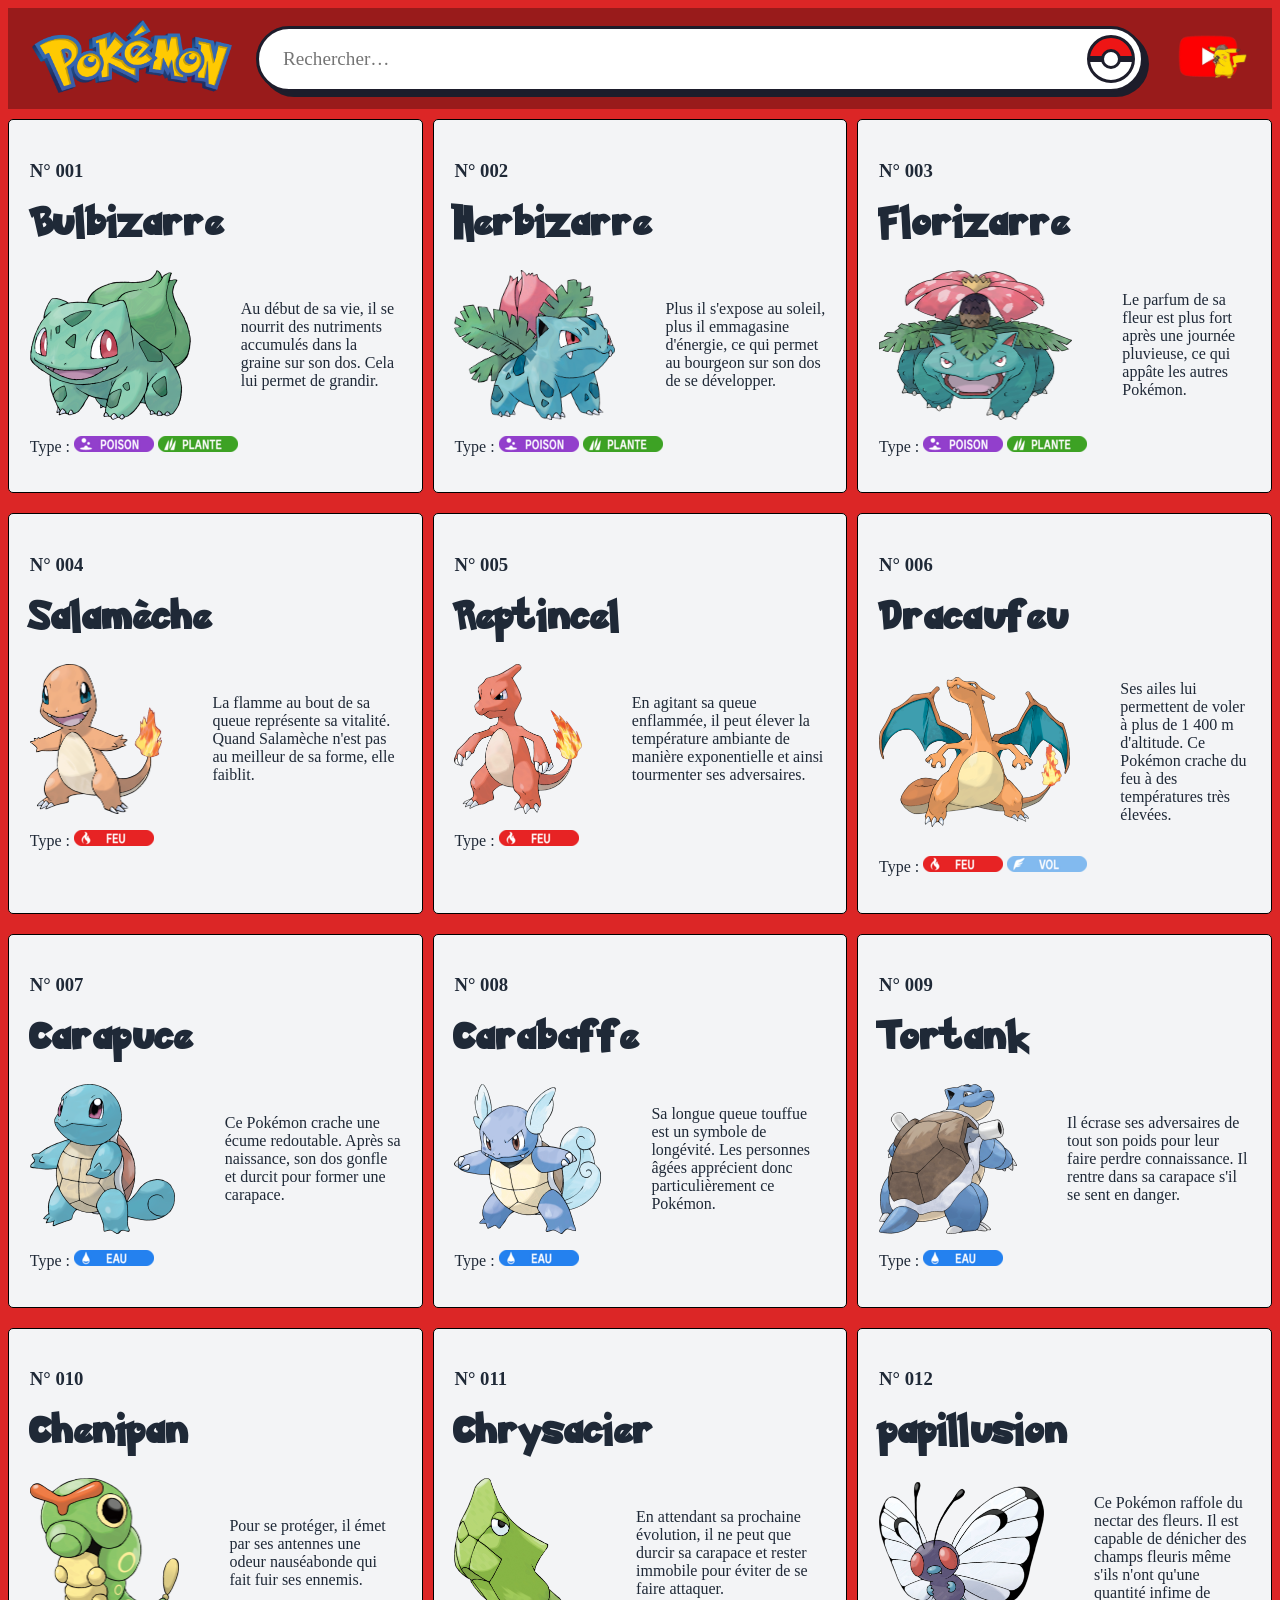
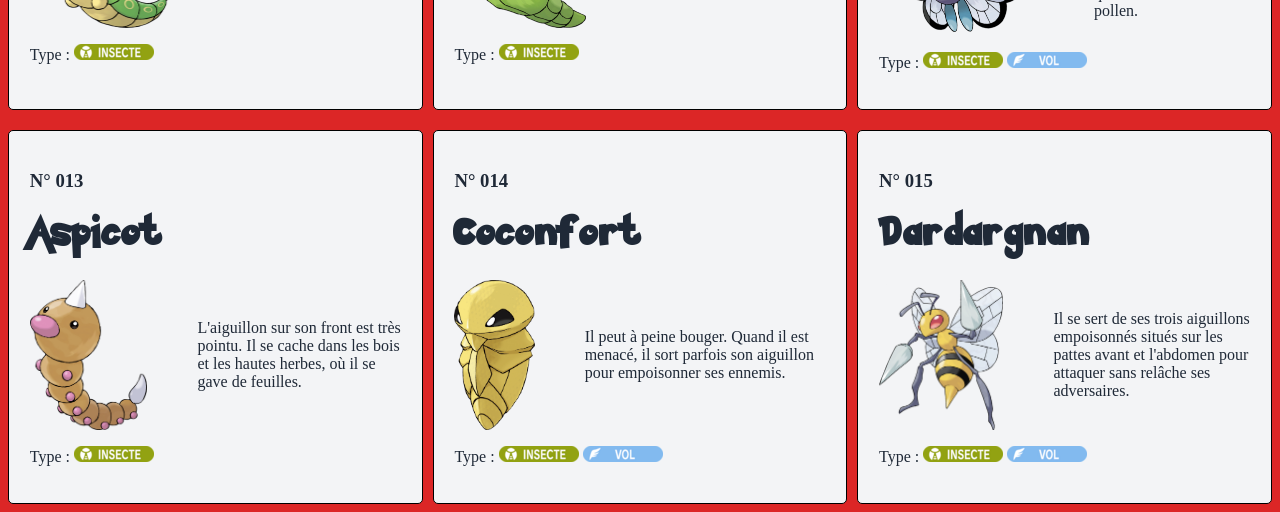
==== commit 4ded1570: "Co-authored-by: nolanraimundo-source <nolanraimundo-source@users.noreply.github.com> Co-authored-by:" ====
--- a/index.html
+++ b/index.html
@@ -32,7 +32,7 @@
         <div id="card1" class="cards">
             <a href="detail_bulbizare.html">
             <h3  class="numero">N° 001</h3>
-            <h1 class="titrecards">Bulbizare</h1>
+            <h1 class="titrecards">Bulbizarre</h1>
             <div class="contenu">
                 <img class="pokemon" src="/images/bulbizare.png">
                 <div class="card-content">
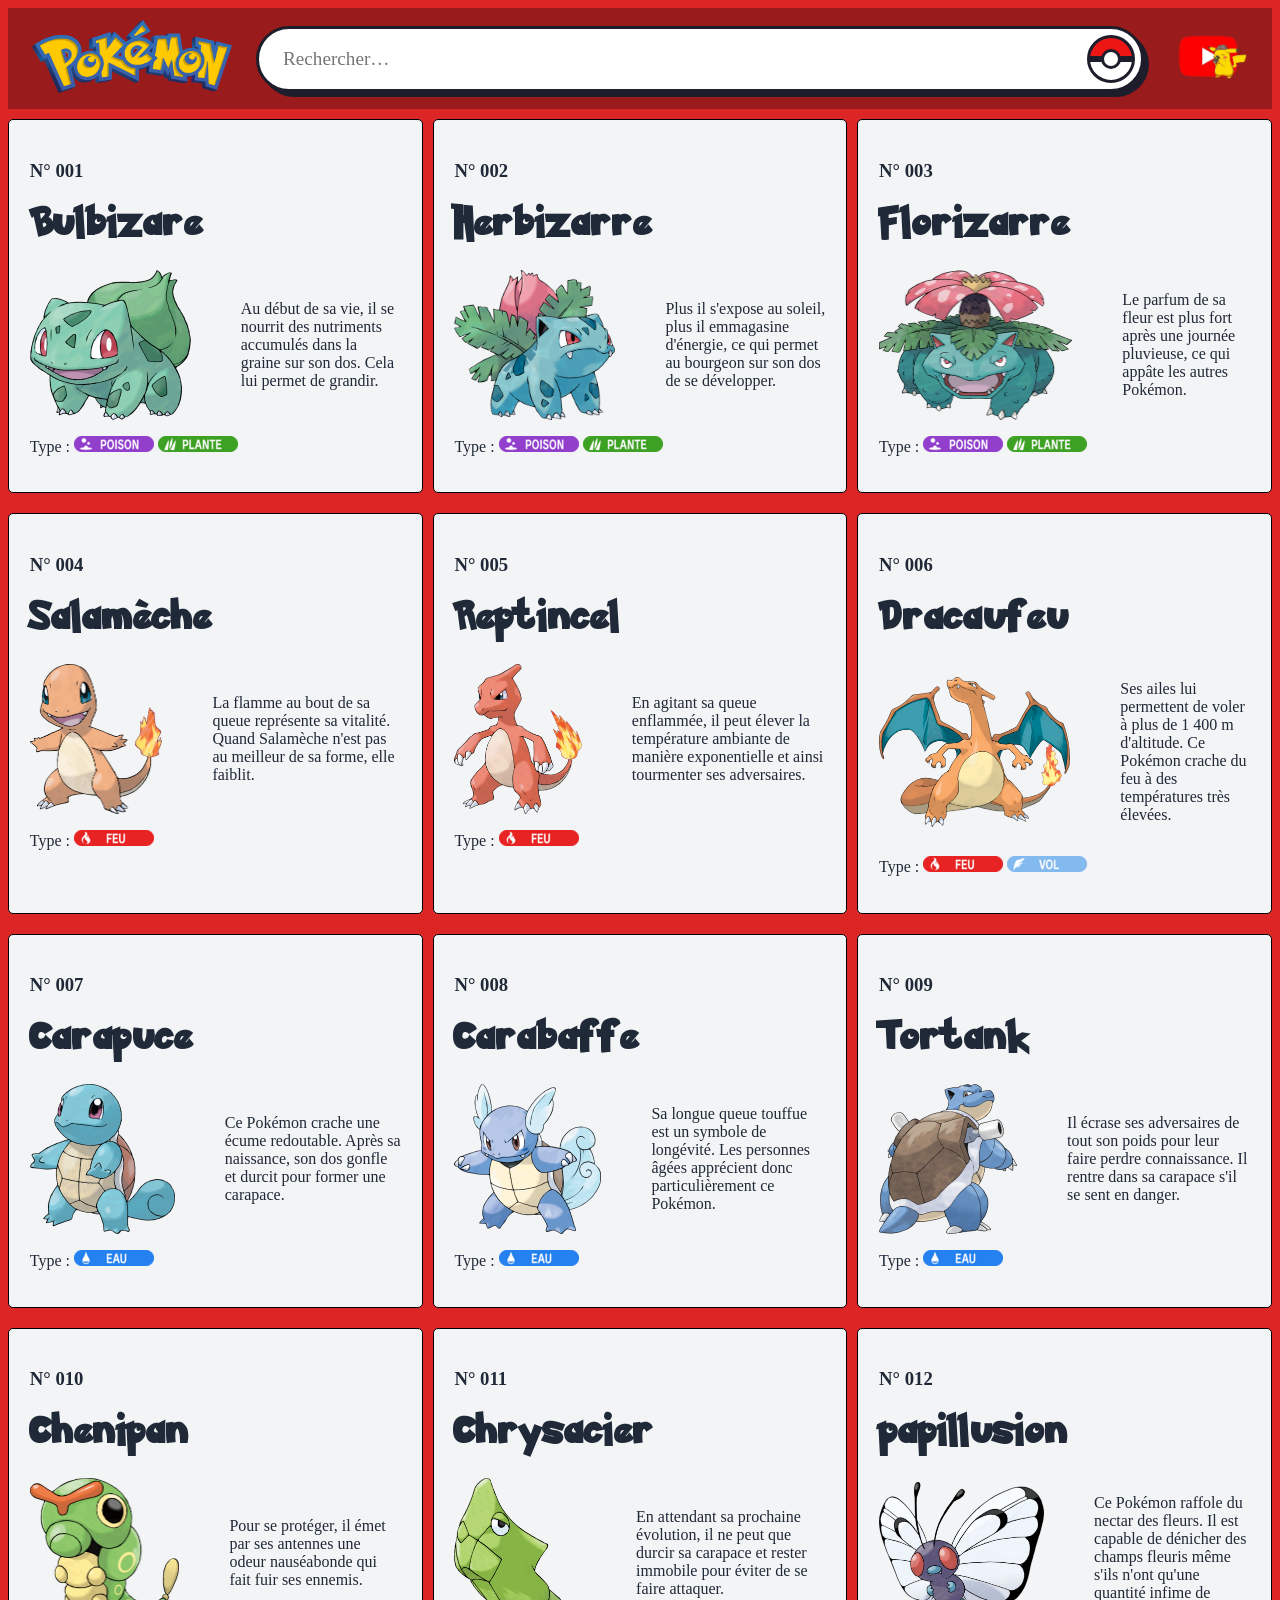
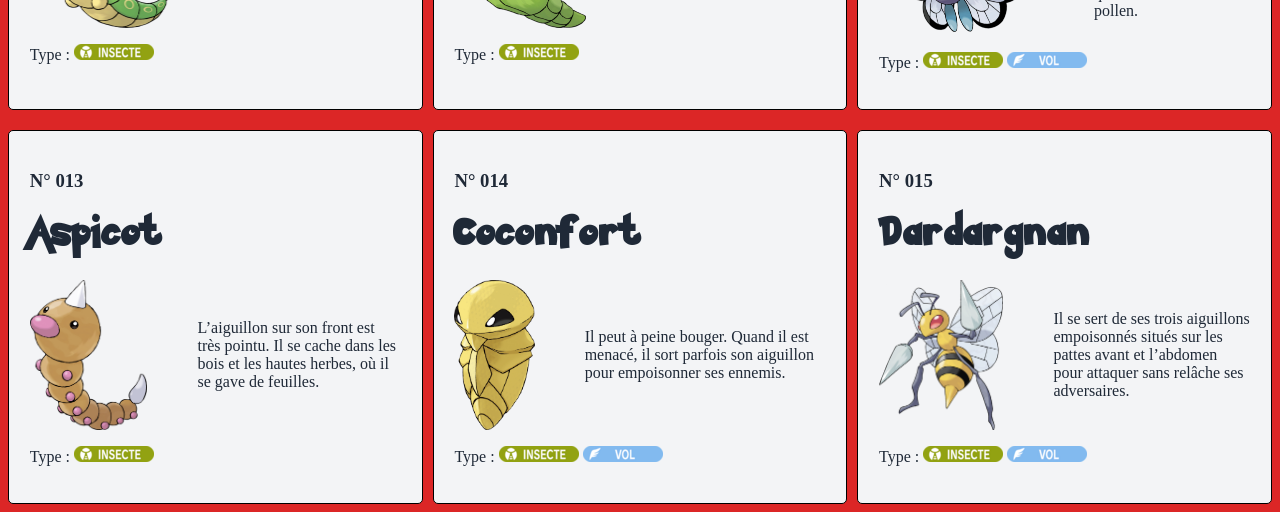
==== commit 22b0e0d7: "Update index.html" ====
--- a/index.html
+++ b/index.html
@@ -1,3 +1,5 @@
+<!-- https://github.com/Damienr2212/Project_Pokedex_WEBDEV -->
+
 <!DOCTYPE html>
 <html lang="fr">
 <head>
@@ -5,7 +7,6 @@
     <meta name="viewport" content="width=device-width, initial-scale=1.0">
     <link href='https://fonts.cdnfonts.com/css/pocket-monster' rel='stylesheet'>   
     <link rel="stylesheet" href="index.css">
-    <script type="module" src="script.js" defer></script>
     <title>Pokedex</title>
 </head>
 <body>
@@ -14,8 +15,8 @@
         <nav>
             
             <a href="https://www.pokemon.com/fr"> <img class="logo_pokemon" src="/images/Logo_pokemon.png"> </a>
-            <form onsubmit="return chercherPokemonParNom()" role="search">
-                <input type="text" name="q" placeholder="Rechercher…" aria-label="Rechercher">
+            <form action="#" role="search">
+                <input type="search" name="q" placeholder="Rechercher…" aria-label="Rechercher">
                 <button type="submit" aria-label="Lancer la recherche"></button>
             </form>
             <a href="https://www.youtube.com/@pokemon"> <img class="logo_youtube" src="/images/logo_youtube_transparent.png" alt="pika_youtube"> </a>
@@ -32,7 +33,7 @@
         <div id="card1" class="cards">
             <a href="detail_bulbizare.html">
             <h3  class="numero">N° 001</h3>
-            <h1 class="titrecards">Bulbizarre</h1>
+            <h1 class="titrecards">Bulbizare</h1>
             <div class="contenu">
                 <img class="pokemon" src="/images/bulbizare.png">
                 <div class="card-content">
@@ -181,7 +182,7 @@
             <div class="contenu">
                 <img class ="pokemon" src="images/Aspicot-RFVF.png">
                 <div class="texte">
-                    <p>L'aiguillon sur son front est très pointu. Il se cache dans les bois et les hautes herbes, où il se gave de feuilles.</p>
+                    <p>L’aiguillon sur son front est très pointu. Il se cache dans les bois et les hautes herbes, où il se gave de feuilles.</p>
                 </div>
             </div>
                 <p>Type : <img src="/imagestypes/Type_Insecte_EV.png" alt="Insecte"></p>
@@ -205,7 +206,7 @@
             <div class="contenu">
                 <img class ="pokemon" src="images/Dardargnan-RFVF.png">
                 <div class="texte">
-                    <p>Il se sert de ses trois aiguillons empoisonnés situés sur les pattes avant et l'abdomen pour attaquer sans relâche ses adversaires.</p>
+                    <p>Il se sert de ses trois aiguillons empoisonnés situés sur les pattes avant et l’abdomen pour attaquer sans relâche ses adversaires.</p>
                 </div>
             </div>
                 <p>Type : <img src="/imagestypes/Type_Insecte_EV.png" alt="Insecte"> <img src="/imagestypes/Type_Vol_EV.png" alt="Vol"> </p>
